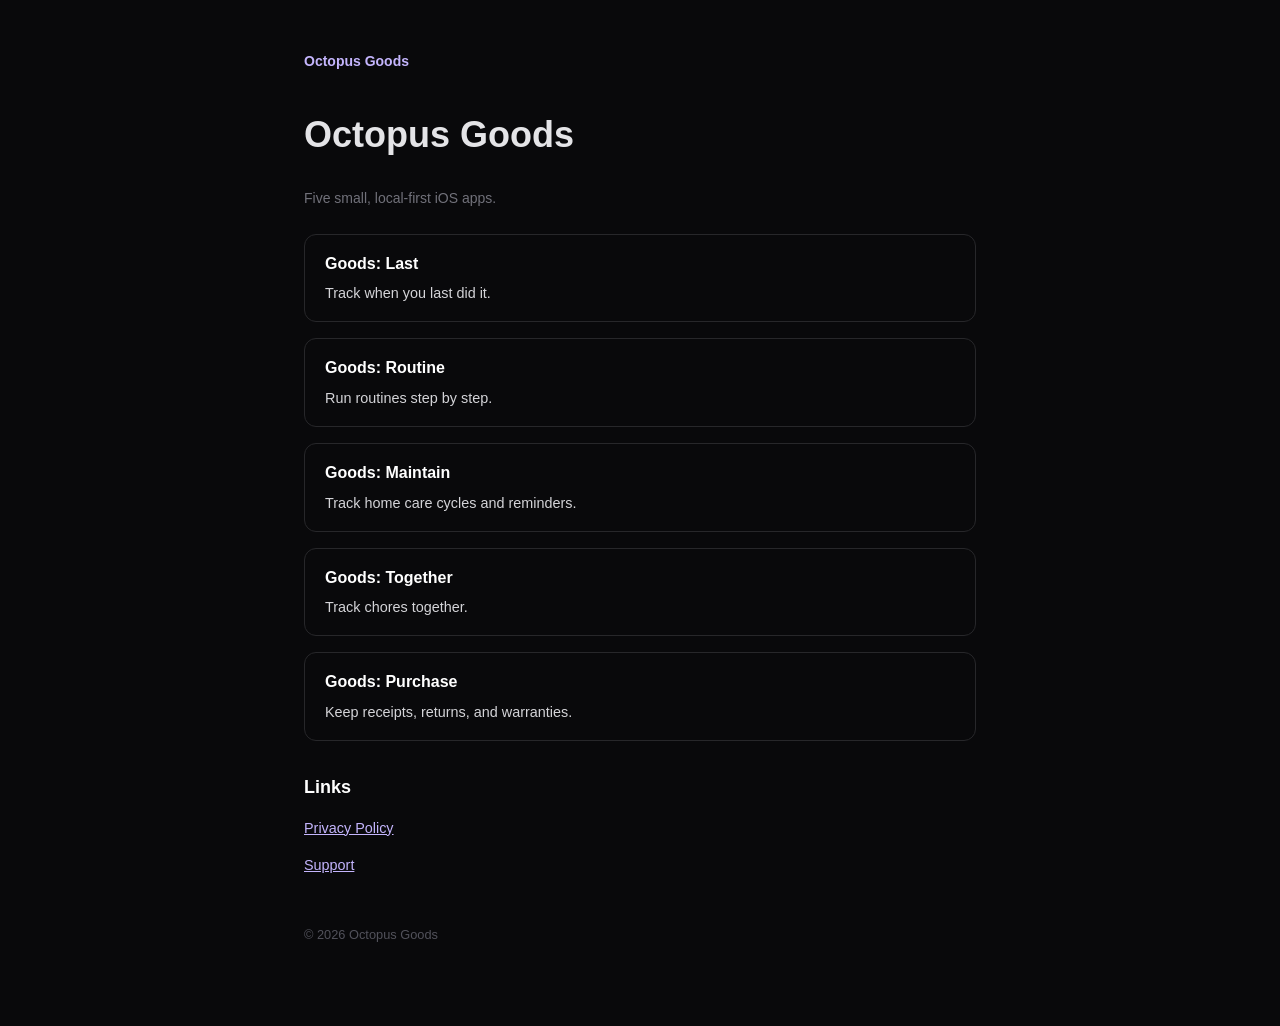
==== index.html @ 22b8e5be "Add Octopus Goods privacy and support site" ====
<!doctype html>
<html lang="en">
<head>
<meta charset="utf-8">
<meta name="viewport" content="width=device-width, initial-scale=1">
<title>Octopus Goods</title>
<link rel="stylesheet" href="style.css">
</head>
<body>
<main>
  <a class="brand" href="/">Octopus Goods</a>
  <h1>Octopus Goods</h1>
  <p class="meta">Five small, local-first iOS apps.</p>

  <div class="apps-grid">
    <div class="app-card"><h3>Goods: Last</h3><p>Track when you last did it.</p></div>
    <div class="app-card"><h3>Goods: Routine</h3><p>Run routines step by step.</p></div>
    <div class="app-card"><h3>Goods: Maintain</h3><p>Track home care cycles and reminders.</p></div>
    <div class="app-card"><h3>Goods: Together</h3><p>Track chores together.</p></div>
    <div class="app-card"><h3>Goods: Purchase</h3><p>Keep receipts, returns, and warranties.</p></div>
  </div>

  <section>
    <h2>Links</h2>
    <p><a href="privacy.html">Privacy Policy</a></p>
    <p><a href="support.html">Support</a></p>
  </section>

  <footer>&copy; 2026 Octopus Goods</footer>
</main>
</body>
</html>
---- style.css ----
:root {
  color-scheme: dark;
}

* {
  box-sizing: border-box;
}

body {
  margin: 0;
  background: #09090b;
  color: #e4e4e7;
  font-family: -apple-system, BlinkMacSystemFont, "Segoe UI", Roboto, Helvetica, Arial, sans-serif;
  line-height: 1.6;
}

main {
  max-width: 720px;
  margin: 0 auto;
  padding: 48px 24px 80px;
}

a.brand {
  color: #c4b5fd;
  font-weight: 700;
  text-decoration: none;
  font-size: 14px;
}

h1 {
  margin-top: 32px;
  font-size: 2.25rem;
  font-weight: 800;
}

.meta {
  color: #71717a;
  font-size: 0.875rem;
  margin-top: 12px;
}

section {
  margin-top: 32px;
}

h2 {
  font-size: 1.125rem;
  font-weight: 700;
  color: #fff;
}

p {
  margin-top: 8px;
  font-size: 0.9rem;
  color: #d4d4d8;
}

a {
  color: #c4b5fd;
}

.apps-grid {
  display: grid;
  gap: 16px;
  margin-top: 24px;
}

.app-card {
  border: 1px solid #27272a;
  border-radius: 12px;
  padding: 16px 20px;
}

.app-card h3 {
  margin: 0;
  font-size: 1rem;
  color: #fff;
}

.app-card p {
  margin: 6px 0 0;
}

footer {
  margin-top: 48px;
  font-size: 0.8rem;
  color: #52525b;
}
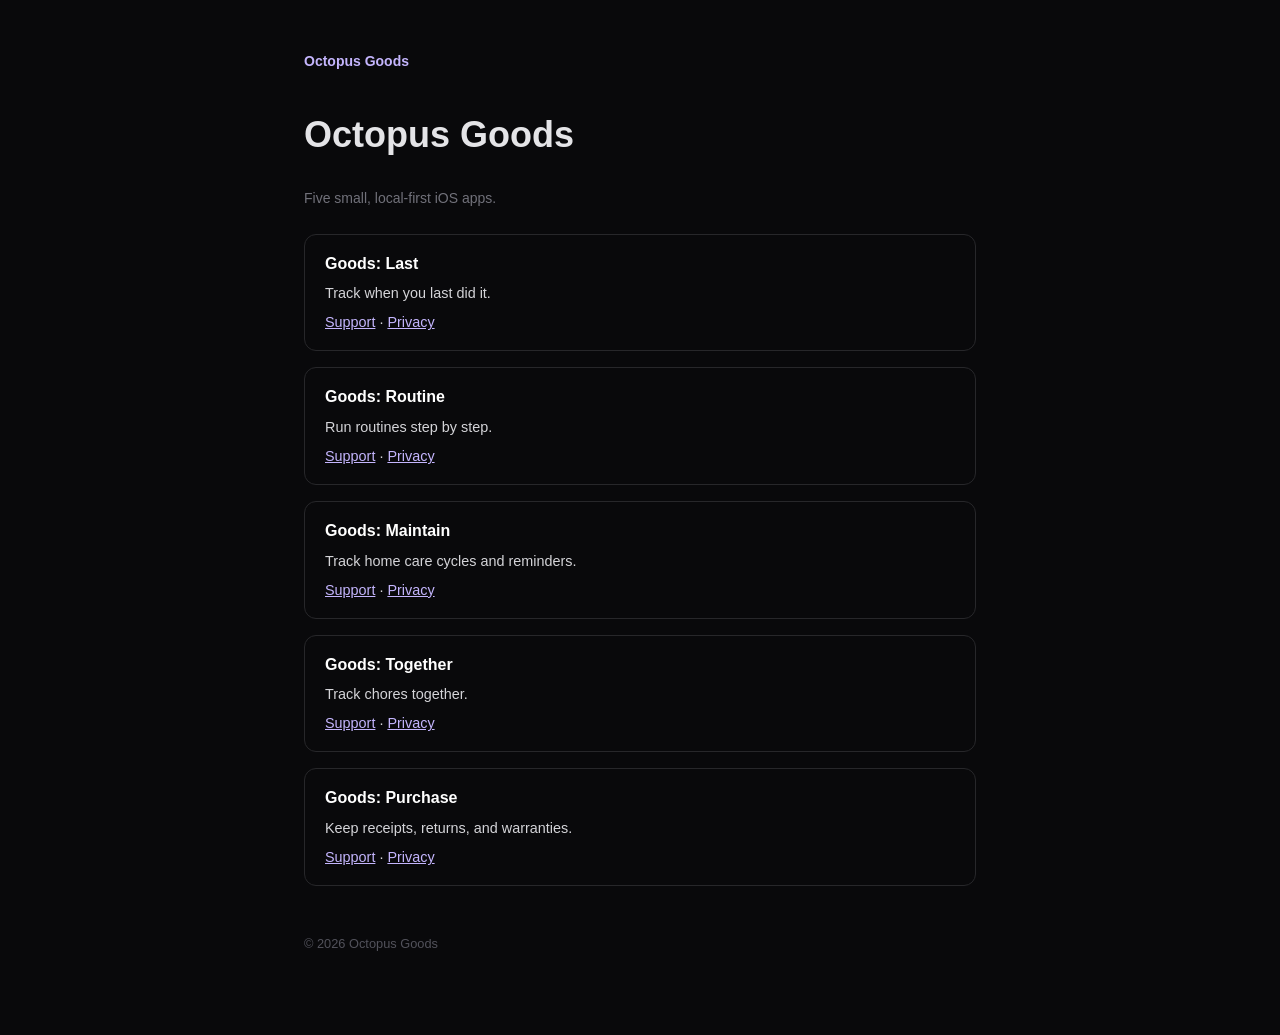
==== commit 8167fde7: "Add per-app support and privacy pages Split the shared support/privacy pages into individual pages p" ====
--- a/index.html
+++ b/index.html
@@ -13,18 +13,12 @@
   <p class="meta">Five small, local-first iOS apps.</p>
 
   <div class="apps-grid">
-    <div class="app-card"><h3>Goods: Last</h3><p>Track when you last did it.</p></div>
-    <div class="app-card"><h3>Goods: Routine</h3><p>Run routines step by step.</p></div>
-    <div class="app-card"><h3>Goods: Maintain</h3><p>Track home care cycles and reminders.</p></div>
-    <div class="app-card"><h3>Goods: Together</h3><p>Track chores together.</p></div>
-    <div class="app-card"><h3>Goods: Purchase</h3><p>Keep receipts, returns, and warranties.</p></div>
+    <div class="app-card"><h3>Goods: Last</h3><p>Track when you last did it.</p><p><a href="apps/support-last.html">Support</a> &middot; <a href="apps/privacy-last.html">Privacy</a></p></div>
+    <div class="app-card"><h3>Goods: Routine</h3><p>Run routines step by step.</p><p><a href="apps/support-routine.html">Support</a> &middot; <a href="apps/privacy-routine.html">Privacy</a></p></div>
+    <div class="app-card"><h3>Goods: Maintain</h3><p>Track home care cycles and reminders.</p><p><a href="apps/support-maintain.html">Support</a> &middot; <a href="apps/privacy-maintain.html">Privacy</a></p></div>
+    <div class="app-card"><h3>Goods: Together</h3><p>Track chores together.</p><p><a href="apps/support-together.html">Support</a> &middot; <a href="apps/privacy-together.html">Privacy</a></p></div>
+    <div class="app-card"><h3>Goods: Purchase</h3><p>Keep receipts, returns, and warranties.</p><p><a href="apps/support-purchase.html">Support</a> &middot; <a href="apps/privacy-purchase.html">Privacy</a></p></div>
   </div>
-
-  <section>
-    <h2>Links</h2>
-    <p><a href="privacy.html">Privacy Policy</a></p>
-    <p><a href="support.html">Support</a></p>
-  </section>
 
   <footer>&copy; 2026 Octopus Goods</footer>
 </main>
